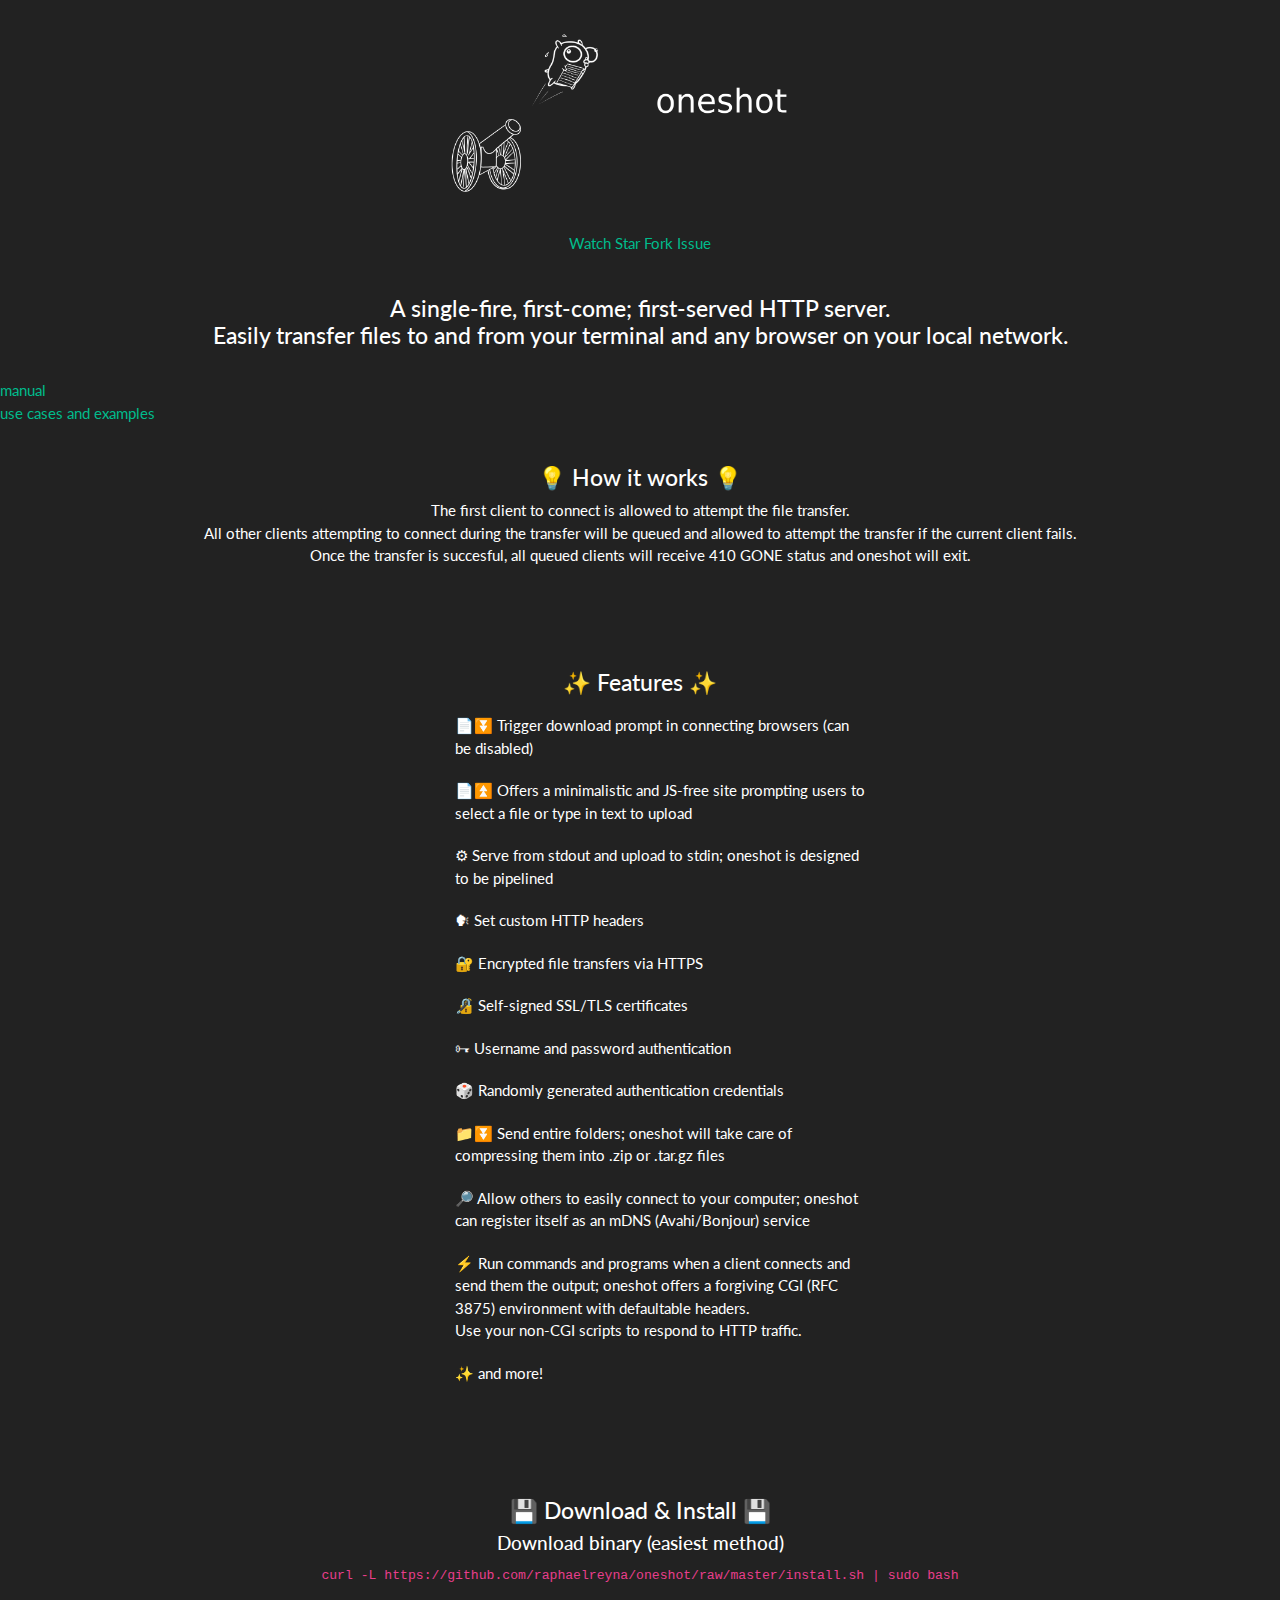
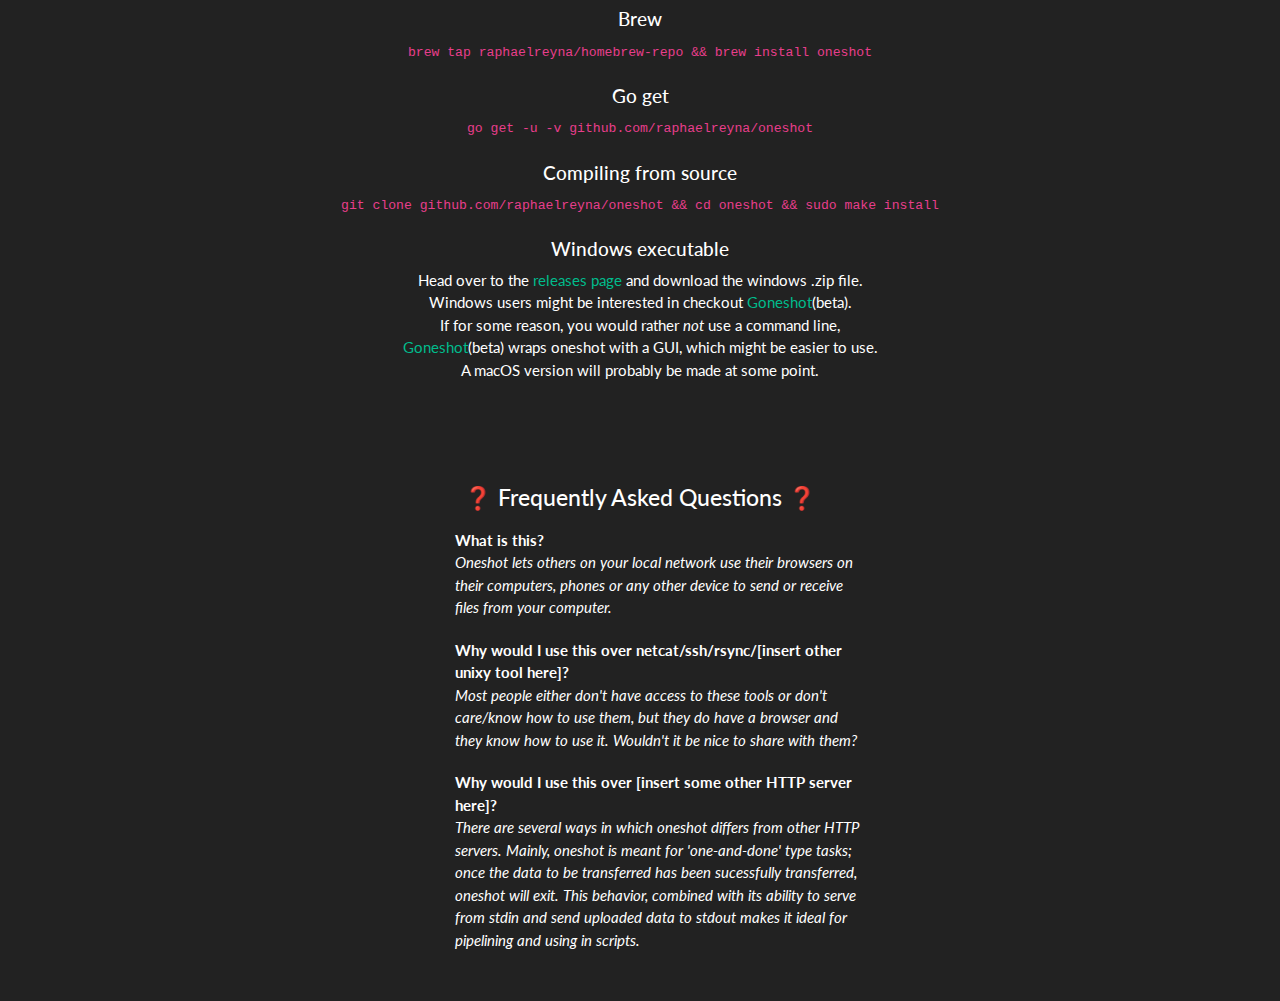
==== index.html @ 4e72176d "First commit" ====
<!DOCTYPE html>
<html>
<head>
	<title>oneshot - first-come, first-HTTP-served</title>
	<link rel="stylesheet" href="assets/bootstrap.min.css">
	<link rel="stylesheet" href="assets/style.css">
	<script async defer src="https://buttons.github.io/buttons.js"></script>
</head>
<body>
	<div class="title">
		<image id="banner" src="assets/oneshot_neg_banner.png"/>
		<br/>
	<div class="centered">
	<a class="github-button" href="https://github.com/raphaelreyna/oneshot/subscription" data-color-scheme="no-preference: dark; light: light; dark: dark;" data-icon="octicon-eye" data-show-count="true" aria-label="Watch raphaelreyna/oneshot on GitHub">Watch</a>
	<a class="github-button" href="https://github.com/raphaelreyna/oneshot" data-color-scheme="no-preference: dark; light: light; dark: dark;" data-icon="octicon-star" data-show-count="true" aria-label="Star raphaelreyna/oneshot on GitHub">Star</a>
	<a class="github-button" href="https://github.com/raphaelreyna/oneshot/fork" data-color-scheme="no-preference: dark; light: light; dark: dark;" data-icon="octicon-repo-forked" data-show-count="true" aria-label="Fork raphaelreyna/oneshot on GitHub">Fork</a>
	<a class="github-button" href="https://github.com/raphaelreyna/oneshot/issues" data-color-scheme="no-preference: dark; light: light; dark: dark;" data-icon="octicon-issue-opened" data-show-count="true" aria-label="Issue raphaelreyna/oneshot on GitHub">Issue</a>
		</div>
		<h4>
  			A single-fire, first-come; first-served HTTP server.<br/>
  			Easily transfer files to and from your terminal and any browser on your local network.
		</h4>
	</div>
	<br/>
	<a href="manual.html">manual</a>
	<br/>
	<a href="examples.html">use cases and examples</a>
	<div class="centered">
		<h4>&#x1f4a1; How it works &#x1f4a1;</h4>
		The first client to connect is allowed to attempt the file transfer.<br/>
		All other clients attempting to connect during the transfer will be queued and allowed to attempt the transfer if the current client fails.<br/>
		Once the transfer is succesful, all queued clients will receive 410 GONE status and oneshot will exit.<br/>
	</div>
	<br/>
	<div class="centered">
		<h4>&#10024; Features &#10024;</h4>
		<ul>
			<li>&#x1f4c4;&#x23ec;  Trigger download prompt in connecting browsers (can be disabled)</li>
			<li>&#x1f4c4;&#x23eb;  Offers a minimalistic and JS-free site prompting users to select a file or type in text to upload</li>
			<li>&#x2699; Serve from stdout and upload to stdin; oneshot is designed to be pipelined</li>
			<li>&#x1f5e3;  Set custom HTTP headers</li>
			<li>&#x1f510;  Encrypted file transfers via HTTPS</li>
			<li>&#x1f50f;  Self-signed SSL/TLS certificates</li>
			<li>&#x1f5dd;  Username and password authentication</li>
			<li>&#x1f3b2;  Randomly generated authentication credentials</li>
			<li>&#x1f4c1;&#x23ec; Send entire folders; oneshot will take care of compressing them into .zip or .tar.gz files</li> 
			<li>&#x1f50e;  Allow others to easily connect to your computer; oneshot can register itself as an mDNS (Avahi/Bonjour) service</li>
			<li>&#x26a1;  Run commands and programs when a client connects and send them the output; oneshot offers a forgiving CGI (RFC 3875) environment with defaultable headers.<br/> Use your non-CGI scripts to respond to HTTP traffic.</li>
			<li>&#x2728;  and more!</li>
		</ul>
	</div>
	<br/>
	<div class="centered">
  		<h4>&#x1f4be; Download & Install &#x1f4be;</h4>
		<h5>Download binary (easiest method)</h5>
		<code>
curl -L https://github.com/raphaelreyna/oneshot/raw/master/install.sh | sudo bash
		</code>
		<br/><br/>
		<h5>Brew</h5>
		<code>
brew tap raphaelreyna/homebrew-repo && brew install oneshot
		</code>
		<br/><br/>
		<h5>Go get</h5>
		<code>
go get -u -v github.com/raphaelreyna/oneshot
		</code>
		<br/><br/>
		<h5>Compiling from source</h5>
		<code>
git clone github.com/raphaelreyna/oneshot && cd oneshot && sudo make install
		</code>
		<br/><br/>
		<h5>Windows executable</h5>
		Head over to the <a href="https://github.com/raphaelreyna/oneshot/releases">releases page</a> and download the windows .zip file.<br/>
		Windows users might be interested in checkout <a href="https://github.com/raphaelreyna/goneshot">Goneshot</a>(beta).<br/>
		If for some reason, you would rather <em>not</em> use a command line,<br/>
		<a href="https://github.com/raphaelreyna/goneshot">Goneshot</a>(beta) wraps oneshot with a GUI, which might be easier to use.<br/>
		A macOS version will probably be made at some point.
	</div>
	<br/>
	<div class="centered">
		<h4>&#x2753; Frequently Asked Questions &#x2753;</h4>
		<ul>
			<li><b>What is this?</b><br/><i>Oneshot lets others on your local network use their browsers on their computers, phones or any other device to send or receive files from your computer.</i></li>
			<li><b>Why would I use this over netcat/ssh/rsync/[insert other unixy tool here]?</b><br/><i>Most people either don't have access to these tools or don't care/know how to use them, but they do have a browser and they know how to use it. Wouldn't it be nice to share with them?</i></li>
			<li><b>Why would I use this over [insert some other HTTP server here]?</b><br/><i>
				There are several ways in which oneshot differs from other HTTP servers.
				Mainly, oneshot is meant for 'one-and-done' type tasks; once the data to be transferred has been sucessfully transferred, oneshot will exit. This behavior, combined with its ability to serve from stdin and send uploaded data to stdout makes it ideal for pipelining and using in scripts.</i></li>
		</ul>
	</div>
</body>
<html>
---- assets/style.css ----
.title {
  text-align: center;
}

#banner {
  width: 30%;
}

.centered {
  text-align: center;
  width: 70%;
  margin: 40px auto 40px auto;
}

ul {
	text-align: left;
	list-style: none;
	width: 450px;
	margin: auto;
}

li:before {
	content: "";
}

li {
	padding-top: 10px;
	padding-bottom: 10px;
}
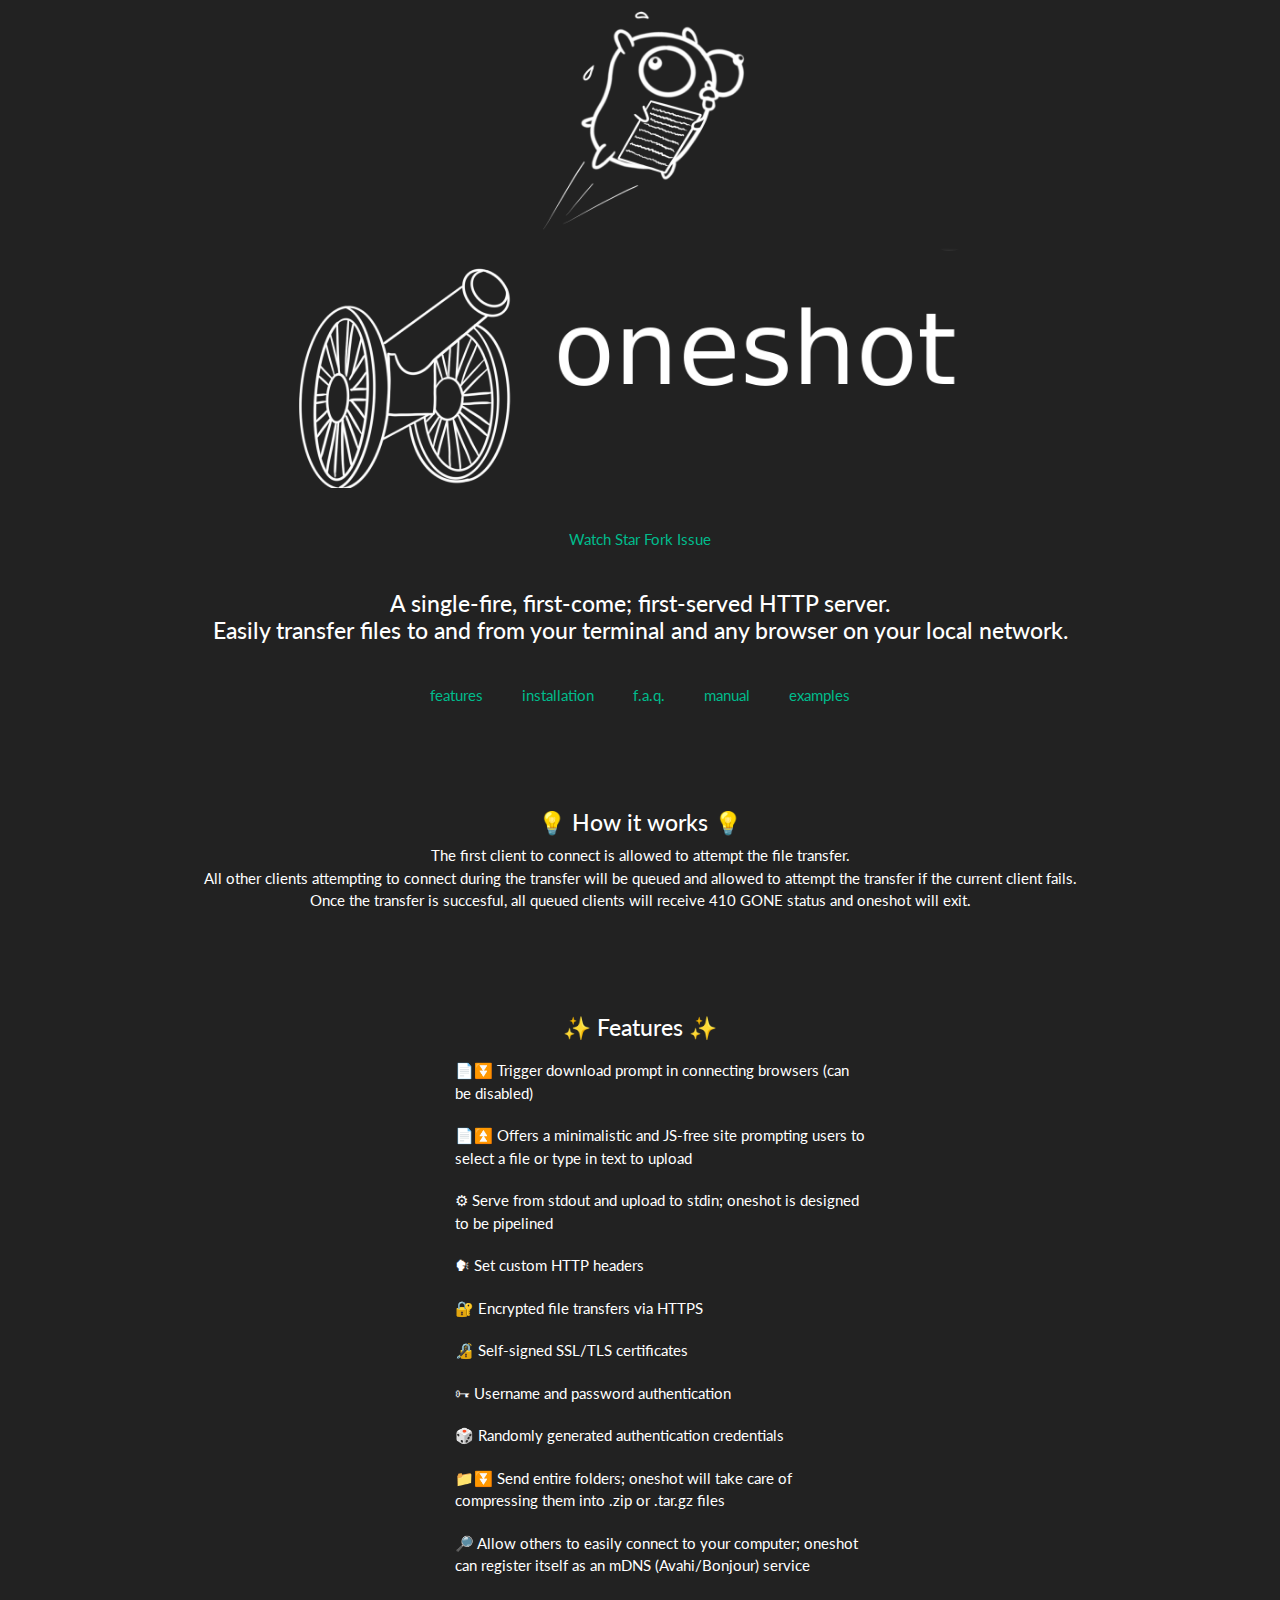
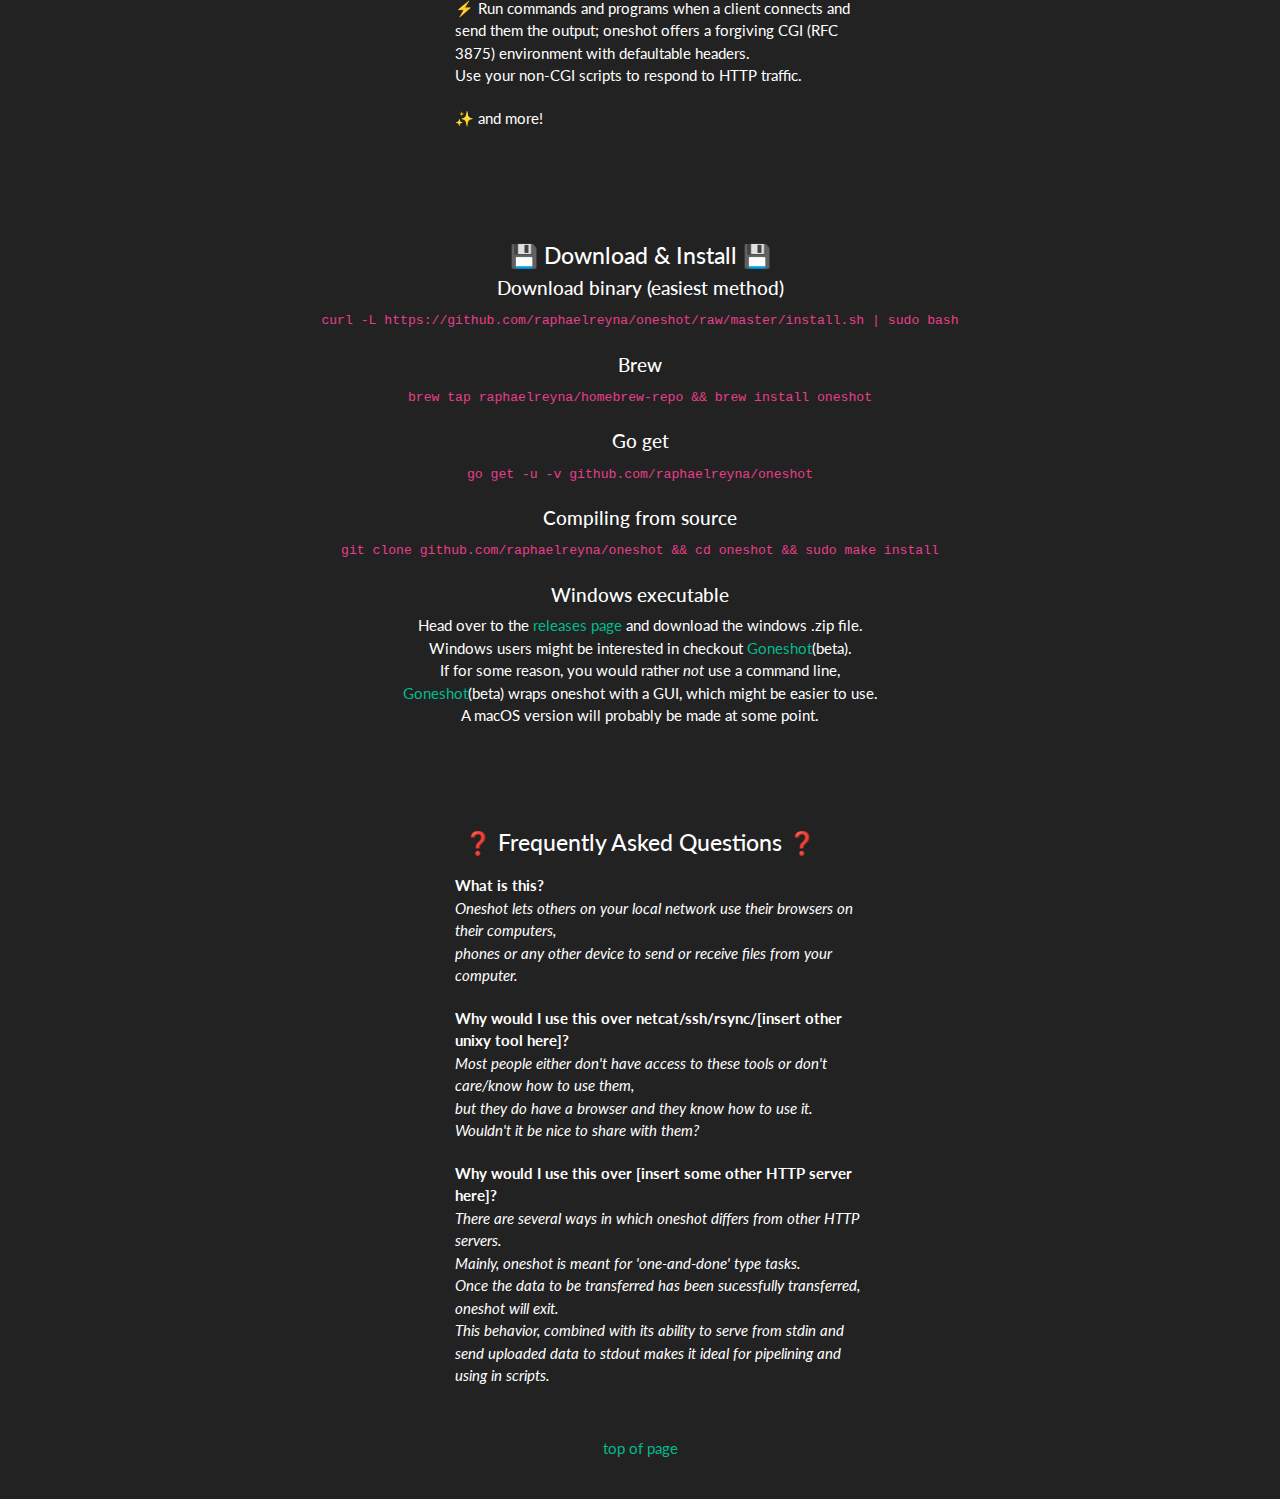
==== commit c8816d6b: "Make prettier to look at" ====
--- a/index.html
+++ b/index.html
@@ -7,89 +7,119 @@
 	<script async defer src="https://buttons.github.io/buttons.js"></script>
 </head>
 <body>
-	<div class="title">
-		<image id="banner" src="assets/oneshot_neg_banner.png"/>
-		<br/>
-	<div class="centered">
-	<a class="github-button" href="https://github.com/raphaelreyna/oneshot/subscription" data-color-scheme="no-preference: dark; light: light; dark: dark;" data-icon="octicon-eye" data-show-count="true" aria-label="Watch raphaelreyna/oneshot on GitHub">Watch</a>
-	<a class="github-button" href="https://github.com/raphaelreyna/oneshot" data-color-scheme="no-preference: dark; light: light; dark: dark;" data-icon="octicon-star" data-show-count="true" aria-label="Star raphaelreyna/oneshot on GitHub">Star</a>
-	<a class="github-button" href="https://github.com/raphaelreyna/oneshot/fork" data-color-scheme="no-preference: dark; light: light; dark: dark;" data-icon="octicon-repo-forked" data-show-count="true" aria-label="Fork raphaelreyna/oneshot on GitHub">Fork</a>
-	<a class="github-button" href="https://github.com/raphaelreyna/oneshot/issues" data-color-scheme="no-preference: dark; light: light; dark: dark;" data-icon="octicon-issue-opened" data-show-count="true" aria-label="Issue raphaelreyna/oneshot on GitHub">Issue</a>
-		</div>
-		<h4>
-  			A single-fire, first-come; first-served HTTP server.<br/>
-  			Easily transfer files to and from your terminal and any browser on your local network.
-		</h4>
-	</div>
-	<br/>
-	<a href="manual.html">manual</a>
-	<br/>
-	<a href="examples.html">use cases and examples</a>
-	<div class="centered">
-		<h4>&#x1f4a1; How it works &#x1f4a1;</h4>
-		The first client to connect is allowed to attempt the file transfer.<br/>
-		All other clients attempting to connect during the transfer will be queued and allowed to attempt the transfer if the current client fails.<br/>
-		Once the transfer is succesful, all queued clients will receive 410 GONE status and oneshot will exit.<br/>
-	</div>
-	<br/>
-	<div class="centered">
-		<h4>&#10024; Features &#10024;</h4>
-		<ul>
-			<li>&#x1f4c4;&#x23ec;  Trigger download prompt in connecting browsers (can be disabled)</li>
-			<li>&#x1f4c4;&#x23eb;  Offers a minimalistic and JS-free site prompting users to select a file or type in text to upload</li>
-			<li>&#x2699; Serve from stdout and upload to stdin; oneshot is designed to be pipelined</li>
-			<li>&#x1f5e3;  Set custom HTTP headers</li>
-			<li>&#x1f510;  Encrypted file transfers via HTTPS</li>
-			<li>&#x1f50f;  Self-signed SSL/TLS certificates</li>
-			<li>&#x1f5dd;  Username and password authentication</li>
-			<li>&#x1f3b2;  Randomly generated authentication credentials</li>
-			<li>&#x1f4c1;&#x23ec; Send entire folders; oneshot will take care of compressing them into .zip or .tar.gz files</li> 
-			<li>&#x1f50e;  Allow others to easily connect to your computer; oneshot can register itself as an mDNS (Avahi/Bonjour) service</li>
-			<li>&#x26a1;  Run commands and programs when a client connects and send them the output; oneshot offers a forgiving CGI (RFC 3875) environment with defaultable headers.<br/> Use your non-CGI scripts to respond to HTTP traffic.</li>
-			<li>&#x2728;  and more!</li>
-		</ul>
-	</div>
-	<br/>
-	<div class="centered">
-  		<h4>&#x1f4be; Download & Install &#x1f4be;</h4>
-		<h5>Download binary (easiest method)</h5>
-		<code>
+	  <div id="top" class="title">
+        <a href="index.html">
+            <image id="banner" src="assets/oneshot_neg_banner.png"/>
+        </a>
+        <br/>
+        <div class="centered">
+            <a class="github-button" href="https://github.com/raphaelreyna/oneshot/subscription" data-color-scheme="no-preference: dark; light: light; dark: dark;" data-icon="octicon-eye" data-show-count="true" aria-label="Watch raphaelreyna/oneshot on GitHub">Watch</a>
+            <a class="github-button" href="https://github.com/raphaelreyna/oneshot" data-color-scheme="no-preference: dark; light: light; dark: dark;" data-icon="octicon-star" data-show-count="true" aria-label="Star raphaelreyna/oneshot on GitHub">Star</a>
+            <a class="github-button" href="https://github.com/raphaelreyna/oneshot/fork" data-color-scheme="no-preference: dark; light: light; dark: dark;" data-icon="octicon-repo-forked" data-show-count="true" aria-label="Fork raphaelreyna/oneshot on GitHub">Fork</a>
+            <a class="github-button" href="https://github.com/raphaelreyna/oneshot/issues" data-color-scheme="no-preference: dark; light: light; dark: dark;" data-icon="octicon-issue-opened" data-show-count="true" aria-label="Issue raphaelreyna/oneshot on GitHub">Issue</a>
+        </div>
+        <h4>
+            A single-fire, first-come; first-served HTTP server.<br/>
+            Easily transfer files to and from your terminal and any browser on your local network.
+        </h4>
+    </div>
+    <div class="centered">
+        <a href="#features" style="padding-right: 35px;">features</a>
+        <a href="#installation" style="padding-right: 35px;">installation</a>
+        <a href="#faq" style="padding-right: 35px;">f.a.q.</a>
+        <a href="manual.html" style="padding-right: 35px;">manual</a>
+        <a href="examples.html">examples</a>
+    </div>
+    <br/>
+    <!-- BEGIN INFO SECTION -->
+	  <div class="centered">
+		    <h4>&#x1f4a1; How it works &#x1f4a1;</h4>
+		    The first client to connect is allowed to attempt the file transfer.<br/>
+		    All other clients attempting to connect during the transfer will be queued and allowed to attempt the transfer if the current client fails.<br/>
+		    Once the transfer is succesful, all queued clients will receive 410 GONE status and oneshot will exit.<br/>
+	  </div>
+    <!-- END INFO SECTION -->
+	  <br/>
+    <!-- BEGIN FEATURES SECTION -->
+	  <div id="features" class="centered">
+		    <h4>&#10024; Features &#10024;</h4>
+		    <ul>
+			      <li>&#x1f4c4;&#x23ec;  Trigger download prompt in connecting browsers (can be disabled)</li>
+			      <li>&#x1f4c4;&#x23eb;  Offers a minimalistic and JS-free site prompting users to select a file or type in text to upload</li>
+			      <li>&#x2699; Serve from stdout and upload to stdin; oneshot is designed to be pipelined</li>
+			      <li>&#x1f5e3;  Set custom HTTP headers</li>
+			      <li>&#x1f510;  Encrypted file transfers via HTTPS</li>
+			      <li>&#x1f50f;  Self-signed SSL/TLS certificates</li>
+			      <li>&#x1f5dd;  Username and password authentication</li>
+			      <li>&#x1f3b2;  Randomly generated authentication credentials</li>
+			      <li>&#x1f4c1;&#x23ec; Send entire folders; oneshot will take care of compressing them into .zip or .tar.gz files</li> 
+			      <li>&#x1f50e;  Allow others to easily connect to your computer; oneshot can register itself as an mDNS (Avahi/Bonjour) service</li>
+			      <li>&#x26a1;  Run commands and programs when a client connects and send them the output; oneshot offers a forgiving CGI (RFC 3875) environment with defaultable headers.<br/> Use your non-CGI scripts to respond to HTTP traffic.</li>
+			      <li>&#x2728;  and more!</li>
+		    </ul>
+	  </div>
+    <!-- END FEATURES SECTION -->
+	  <br/>
+    <!-- BEGIN INSTALLATION SECTION -->
+	  <div id="installation" class="centered">
+        <h4>&#x1f4be; Download & Install &#x1f4be;</h4>
+        <h5>Download binary (easiest method)</h5>
+        <code>
 curl -L https://github.com/raphaelreyna/oneshot/raw/master/install.sh | sudo bash
-		</code>
-		<br/><br/>
-		<h5>Brew</h5>
-		<code>
+        </code>
+        <br/><br/>
+        <h5>Brew</h5>
+        <code>
 brew tap raphaelreyna/homebrew-repo && brew install oneshot
-		</code>
-		<br/><br/>
-		<h5>Go get</h5>
-		<code>
+        </code>
+        <br/><br/>
+        <h5>Go get</h5>
+        <code>
 go get -u -v github.com/raphaelreyna/oneshot
-		</code>
-		<br/><br/>
-		<h5>Compiling from source</h5>
-		<code>
+        </code>
+        <br/><br/>
+        <h5>Compiling from source</h5>
+        <code>
 git clone github.com/raphaelreyna/oneshot && cd oneshot && sudo make install
-		</code>
-		<br/><br/>
-		<h5>Windows executable</h5>
-		Head over to the <a href="https://github.com/raphaelreyna/oneshot/releases">releases page</a> and download the windows .zip file.<br/>
-		Windows users might be interested in checkout <a href="https://github.com/raphaelreyna/goneshot">Goneshot</a>(beta).<br/>
-		If for some reason, you would rather <em>not</em> use a command line,<br/>
-		<a href="https://github.com/raphaelreyna/goneshot">Goneshot</a>(beta) wraps oneshot with a GUI, which might be easier to use.<br/>
-		A macOS version will probably be made at some point.
-	</div>
-	<br/>
-	<div class="centered">
-		<h4>&#x2753; Frequently Asked Questions &#x2753;</h4>
-		<ul>
-			<li><b>What is this?</b><br/><i>Oneshot lets others on your local network use their browsers on their computers, phones or any other device to send or receive files from your computer.</i></li>
-			<li><b>Why would I use this over netcat/ssh/rsync/[insert other unixy tool here]?</b><br/><i>Most people either don't have access to these tools or don't care/know how to use them, but they do have a browser and they know how to use it. Wouldn't it be nice to share with them?</i></li>
-			<li><b>Why would I use this over [insert some other HTTP server here]?</b><br/><i>
-				There are several ways in which oneshot differs from other HTTP servers.
-				Mainly, oneshot is meant for 'one-and-done' type tasks; once the data to be transferred has been sucessfully transferred, oneshot will exit. This behavior, combined with its ability to serve from stdin and send uploaded data to stdout makes it ideal for pipelining and using in scripts.</i></li>
-		</ul>
-	</div>
+        </code>
+        <br/><br/>
+        <h5>Windows executable</h5>
+        Head over to the <a href="https://github.com/raphaelreyna/oneshot/releases">releases page</a> and download the windows .zip file.<br/>
+        Windows users might be interested in checkout <a href="https://github.com/raphaelreyna/goneshot">Goneshot</a>(beta).<br/>
+        If for some reason, you would rather <em>not</em> use a command line,<br/>
+        <a href="https://github.com/raphaelreyna/goneshot">Goneshot</a>(beta) wraps oneshot with a GUI, which might be easier to use.<br/>
+        A macOS version will probably be made at some point.
+	  </div>
+    <!-- END INSTALLATION SECTION -->
+	  <br/>
+    <!-- BEGIN FAQ SECTION -->
+	  <div id="faq" class="centered">
+        <h4>&#x2753; Frequently Asked Questions &#x2753;</h4>
+        <ul>
+            <li>
+                <b>What is this?</b><br/>
+                <i>Oneshot lets others on your local network use their browsers on their computers,<br/>
+                    phones or any other device to send or receive files from your computer.</i>
+            </li>
+            <li>
+                <b>Why would I use this over netcat/ssh/rsync/[insert other unixy tool here]?</b><br/>
+                <i>Most people either don't have access to these tools or don't care/know how to use them,<br/>
+                    but they do have a browser and they know how to use it.<br/>
+                    Wouldn't it be nice to share with them?</i>
+            </li>
+            <li>
+                <b>Why would I use this over [insert some other HTTP server here]?</b><br/>
+                <i> There are several ways in which oneshot differs from other HTTP servers. <br/>
+                    Mainly, oneshot is meant for 'one-and-done' type tasks.<br/>
+                    Once the data to be transferred has been sucessfully transferred, oneshot will exit.<br/>
+                    This behavior, combined with its ability to serve from stdin and send uploaded data to stdout makes it ideal for pipelining and using in scripts.</i>
+            </li>
+        </ul>
+	  </div>
+    <!-- END FAQ SECTION -->
+    <div class="centered">
+        <a href="#top">top of page</a>
+    </div>
 </body>
 <html>
 
--- a/assets/style.css
+++ b/assets/style.css
@@ -3,7 +3,7 @@
 }
 
 #banner {
-  width: 30%;
+    width: 55%;
 }
 
 .centered {
@@ -27,3 +27,8 @@
 	padding-top: 10px;
 	padding-bottom: 10px;
 }
+
+.example {
+    margin-top: 65px;
+    margin-botttom: 65px;
+}
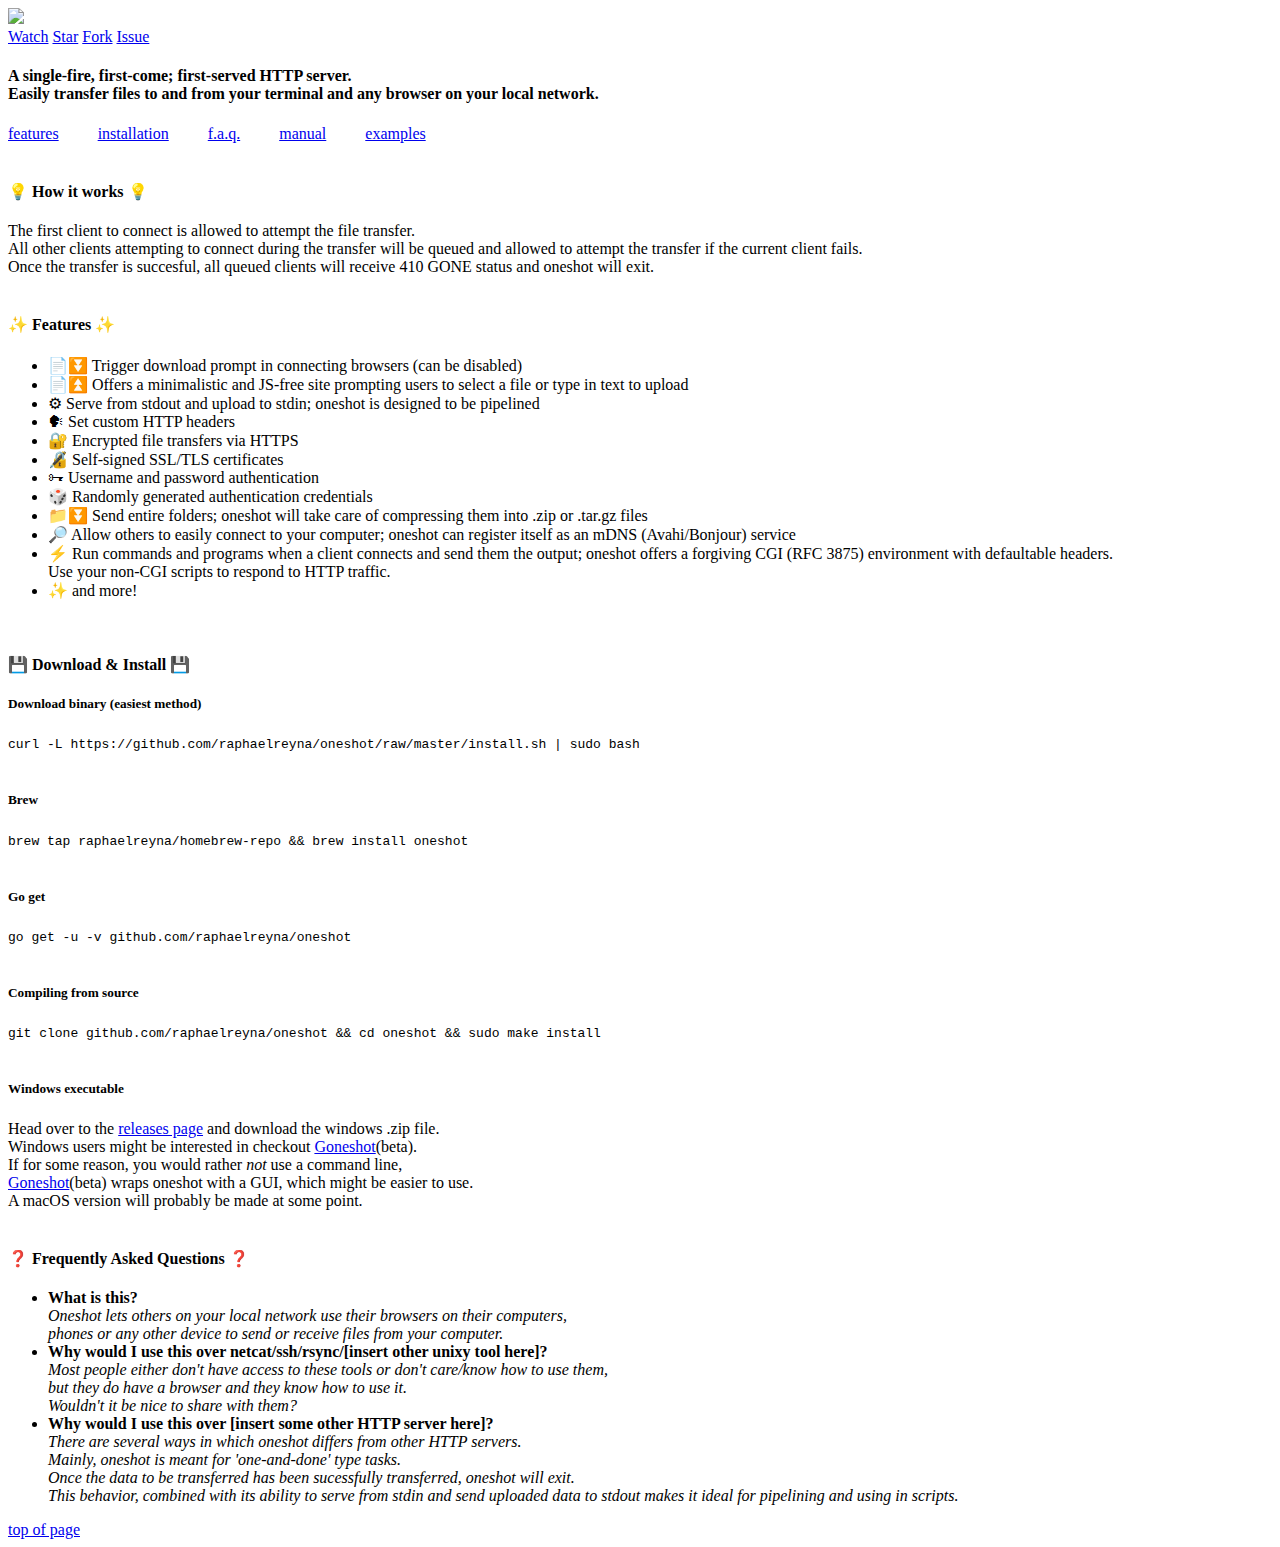
==== commit e987b90c: "update urls" ====
--- a/index.html
+++ b/index.html
@@ -2,14 +2,14 @@
 <html>
 <head>
 	<title>oneshot - first-come, first-HTTP-served</title>
-	<link rel="stylesheet" href="assets/bootstrap.min.css">
-	<link rel="stylesheet" href="assets/style.css">
+	<link rel="stylesheet" href="/oneshot/assets/bootstrap.min.css">
+	<link rel="stylesheet" href="/oneshot/assets/style.css">
 	<script async defer src="https://buttons.github.io/buttons.js"></script>
 </head>
 <body>
 	  <div id="top" class="title">
-        <a href="index.html">
-            <image id="banner" src="assets/oneshot_neg_banner.png"/>
+        <a href="/oneshot/index.html">
+            <image id="banner" src="/oneshot/assets/oneshot_neg_banner.png"/>
         </a>
         <br/>
         <div class="centered">
@@ -27,8 +27,8 @@
         <a href="#features" style="padding-right: 35px;">features</a>
         <a href="#installation" style="padding-right: 35px;">installation</a>
         <a href="#faq" style="padding-right: 35px;">f.a.q.</a>
-        <a href="manual.html" style="padding-right: 35px;">manual</a>
-        <a href="examples.html">examples</a>
+        <a href="/oneshot/manual.html" style="padding-right: 35px;">manual</a>
+        <a href="/oneshot/examples.html">examples</a>
     </div>
     <br/>
     <!-- BEGIN INFO SECTION -->
